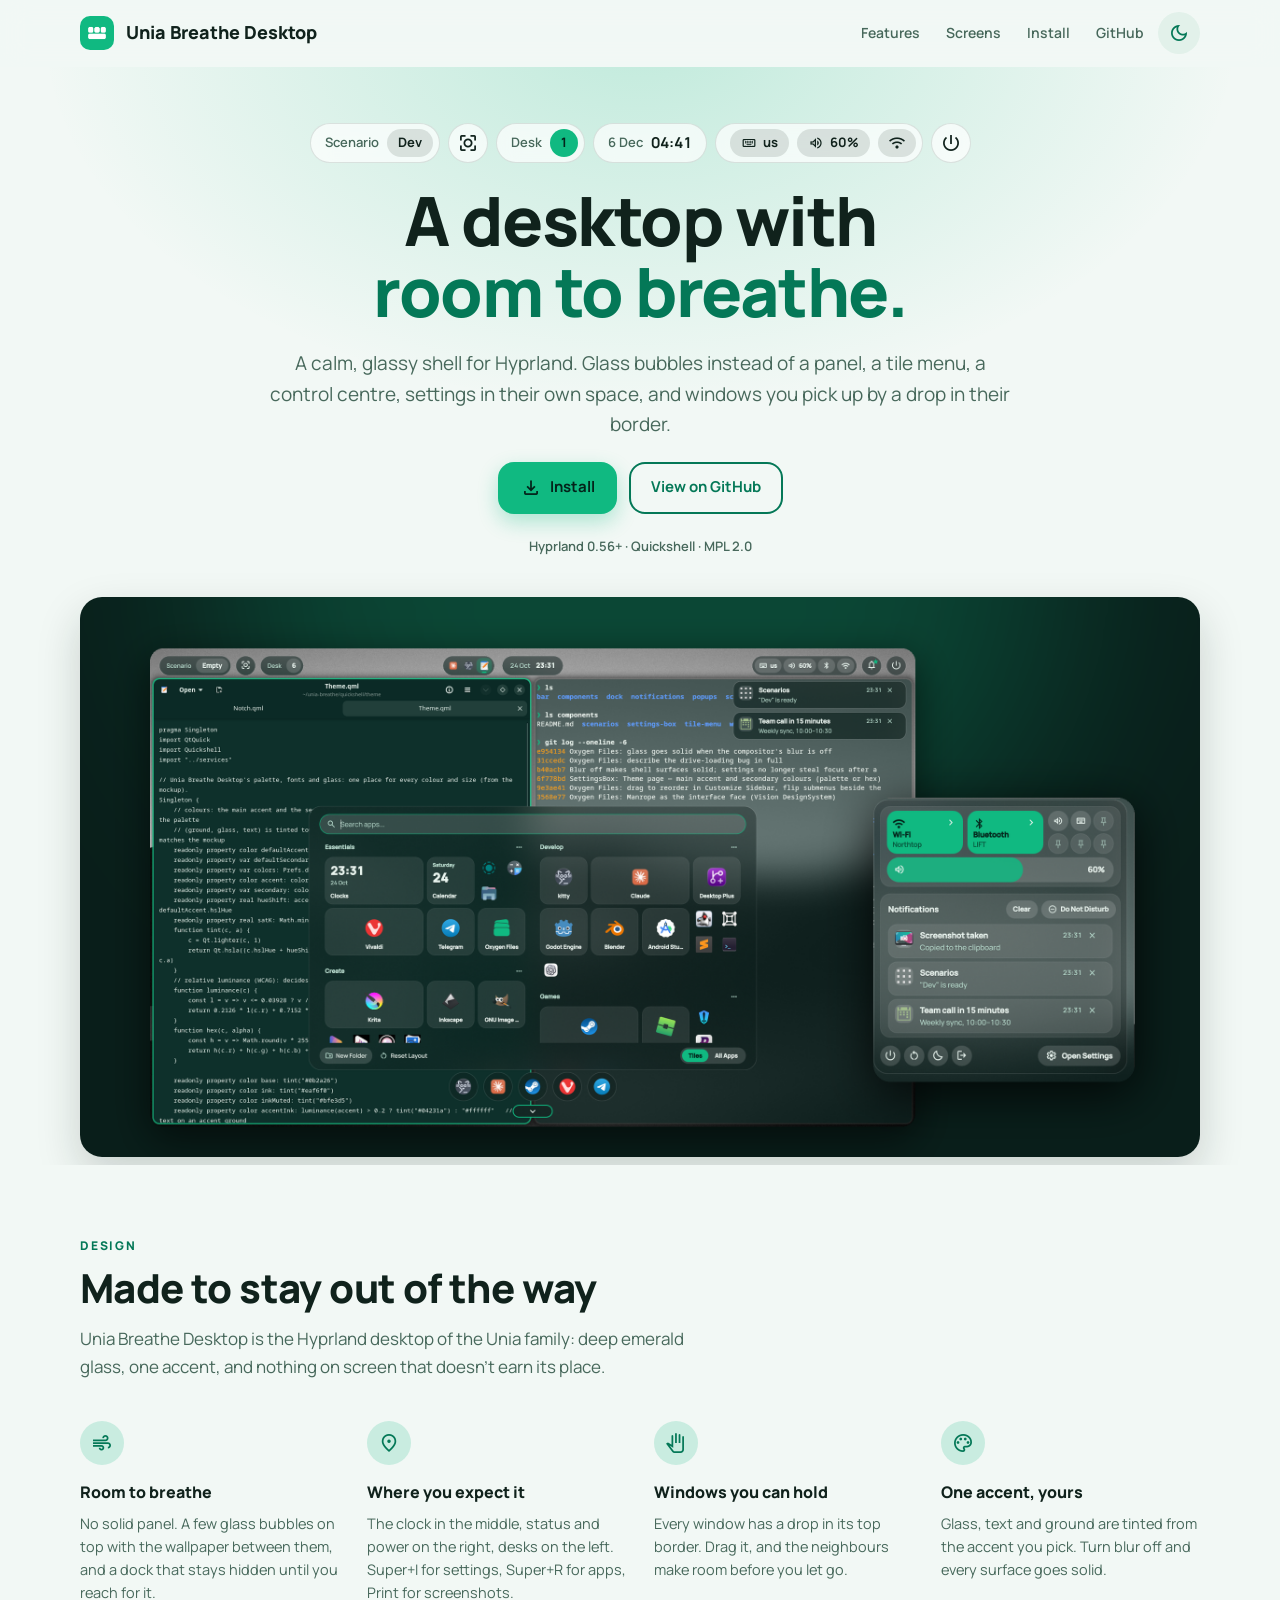
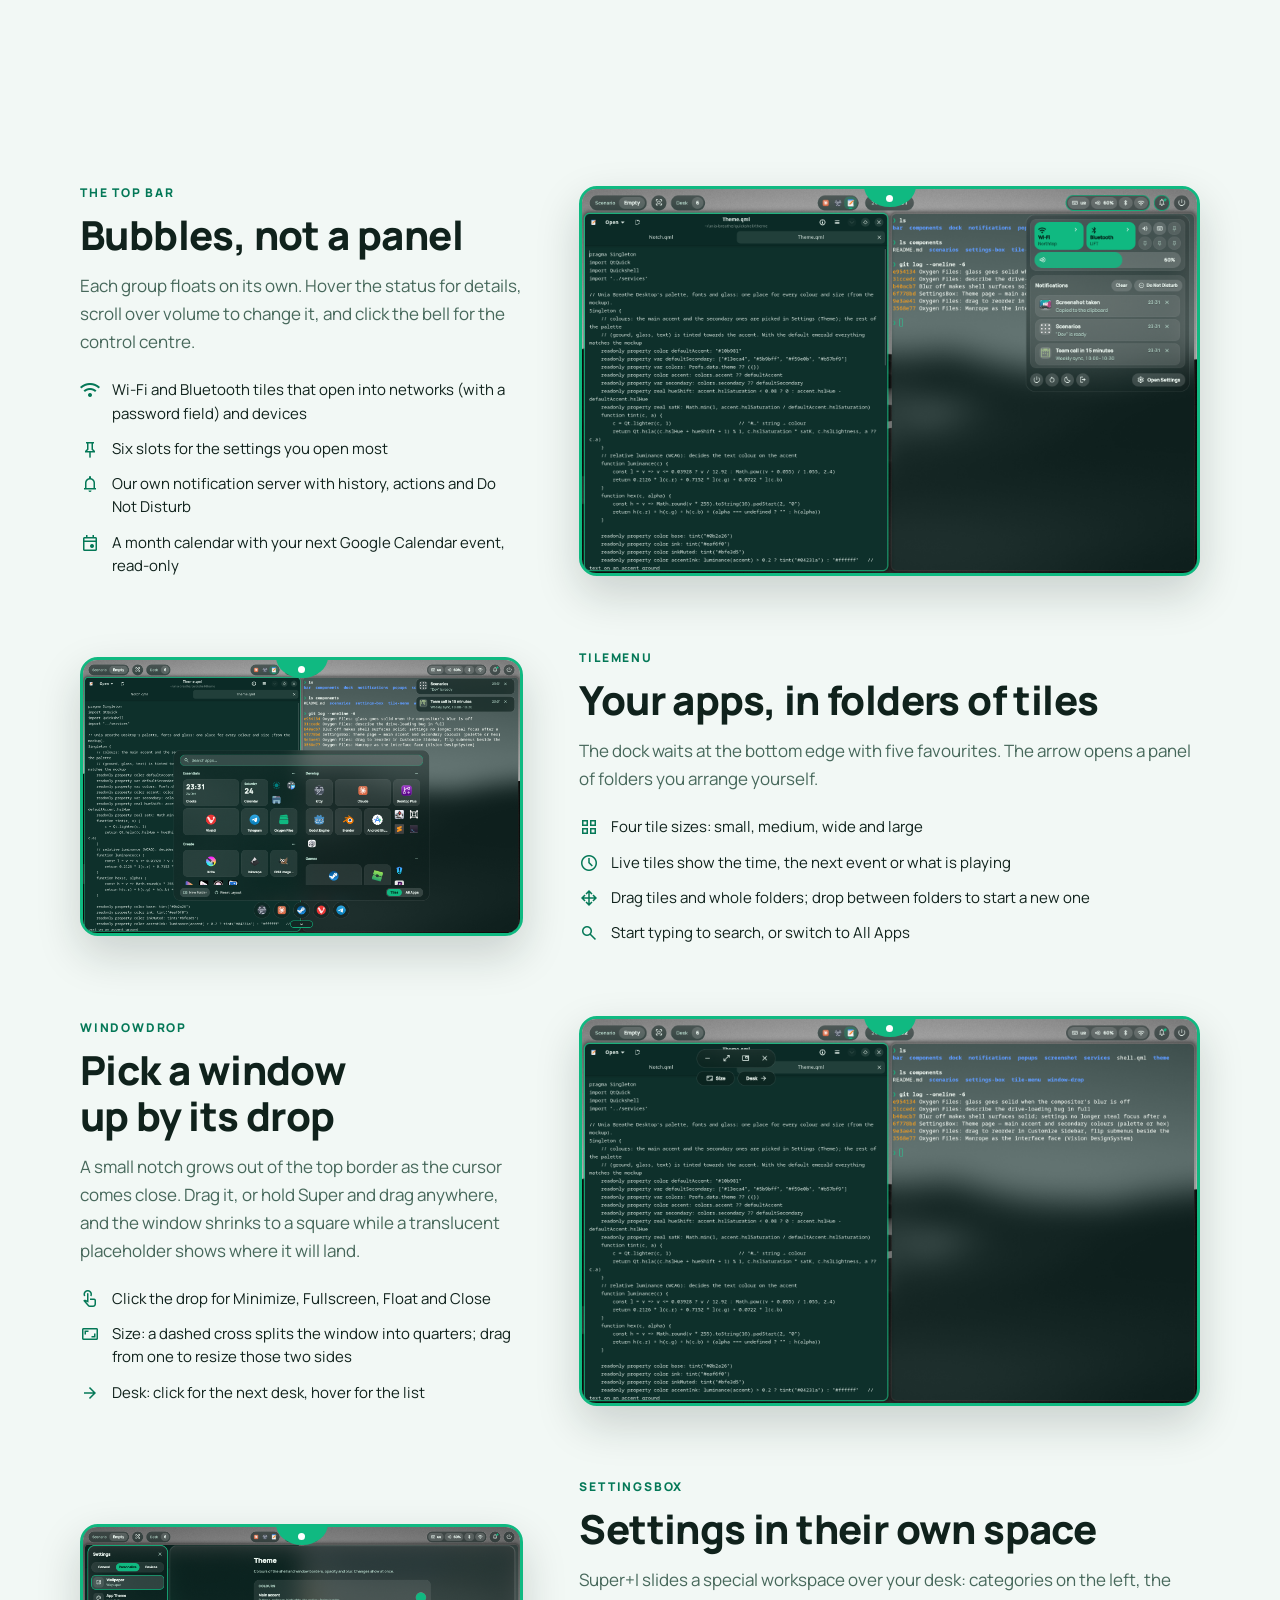
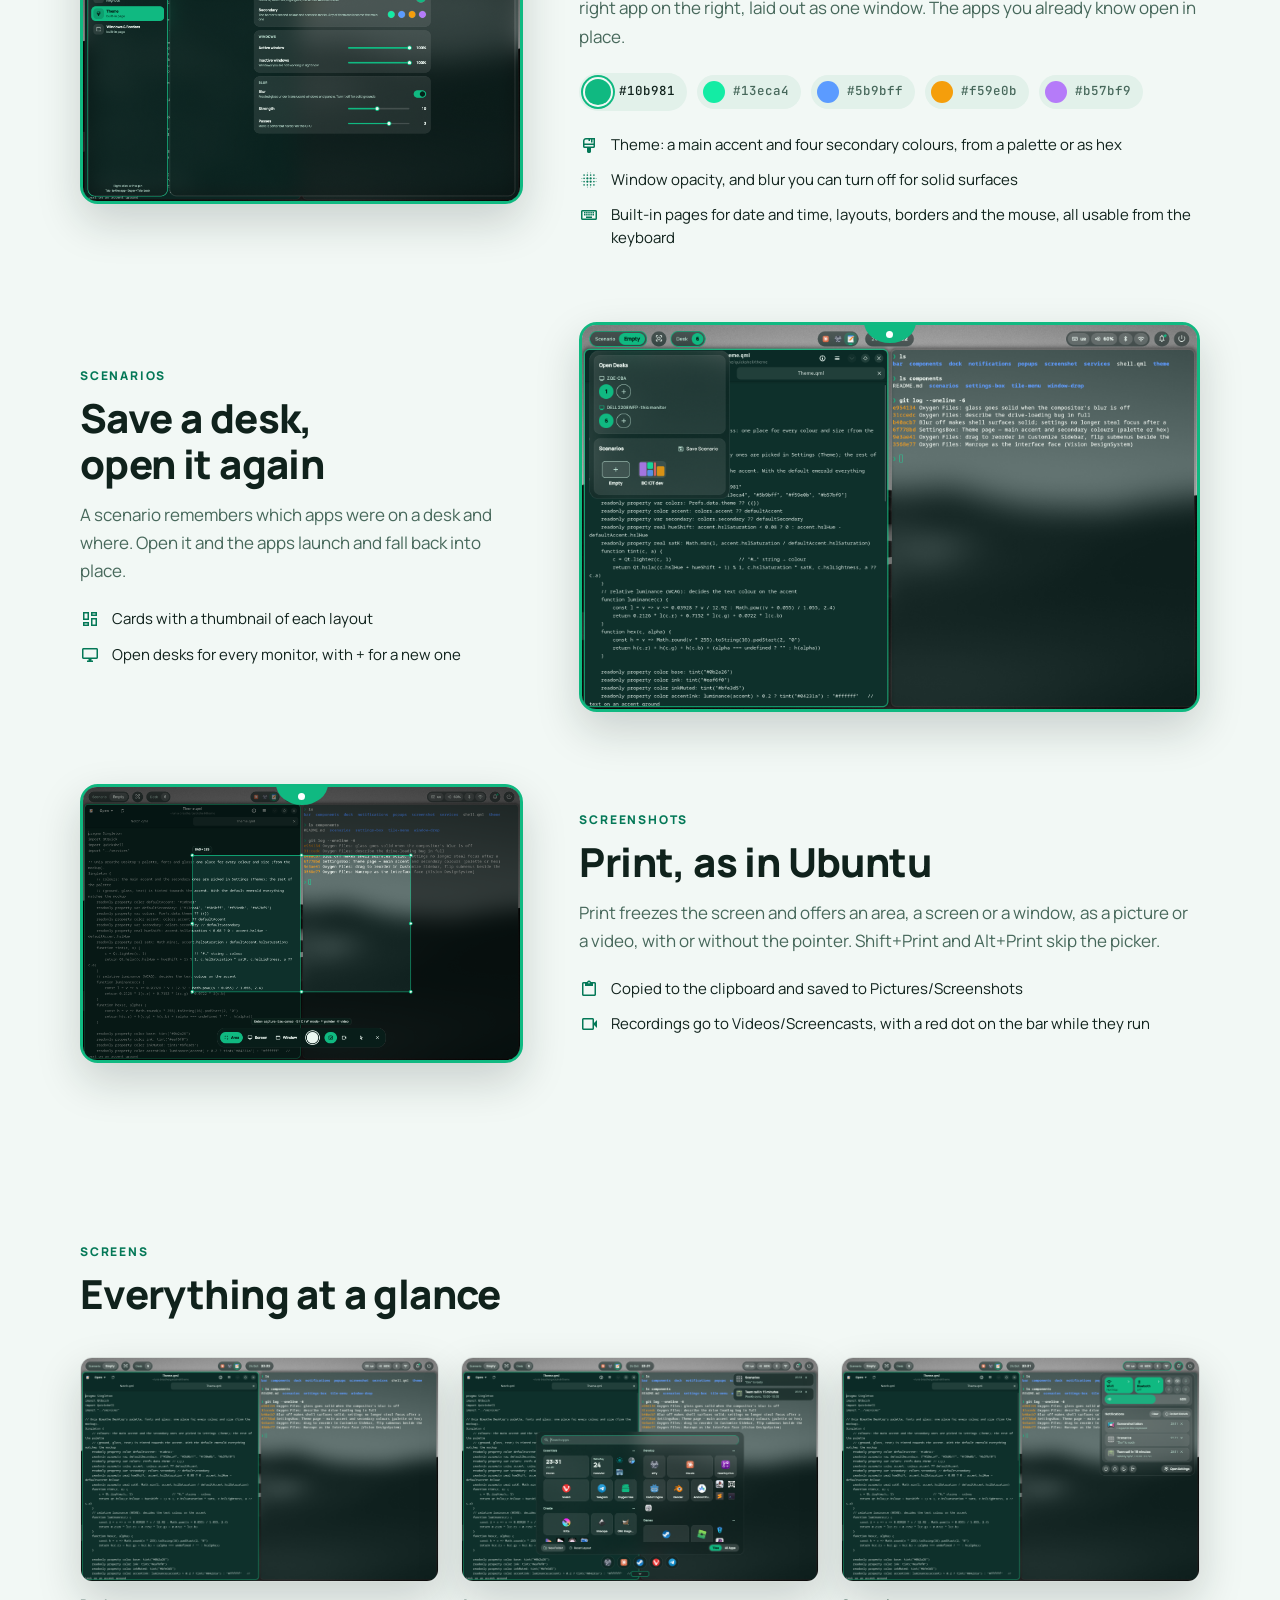
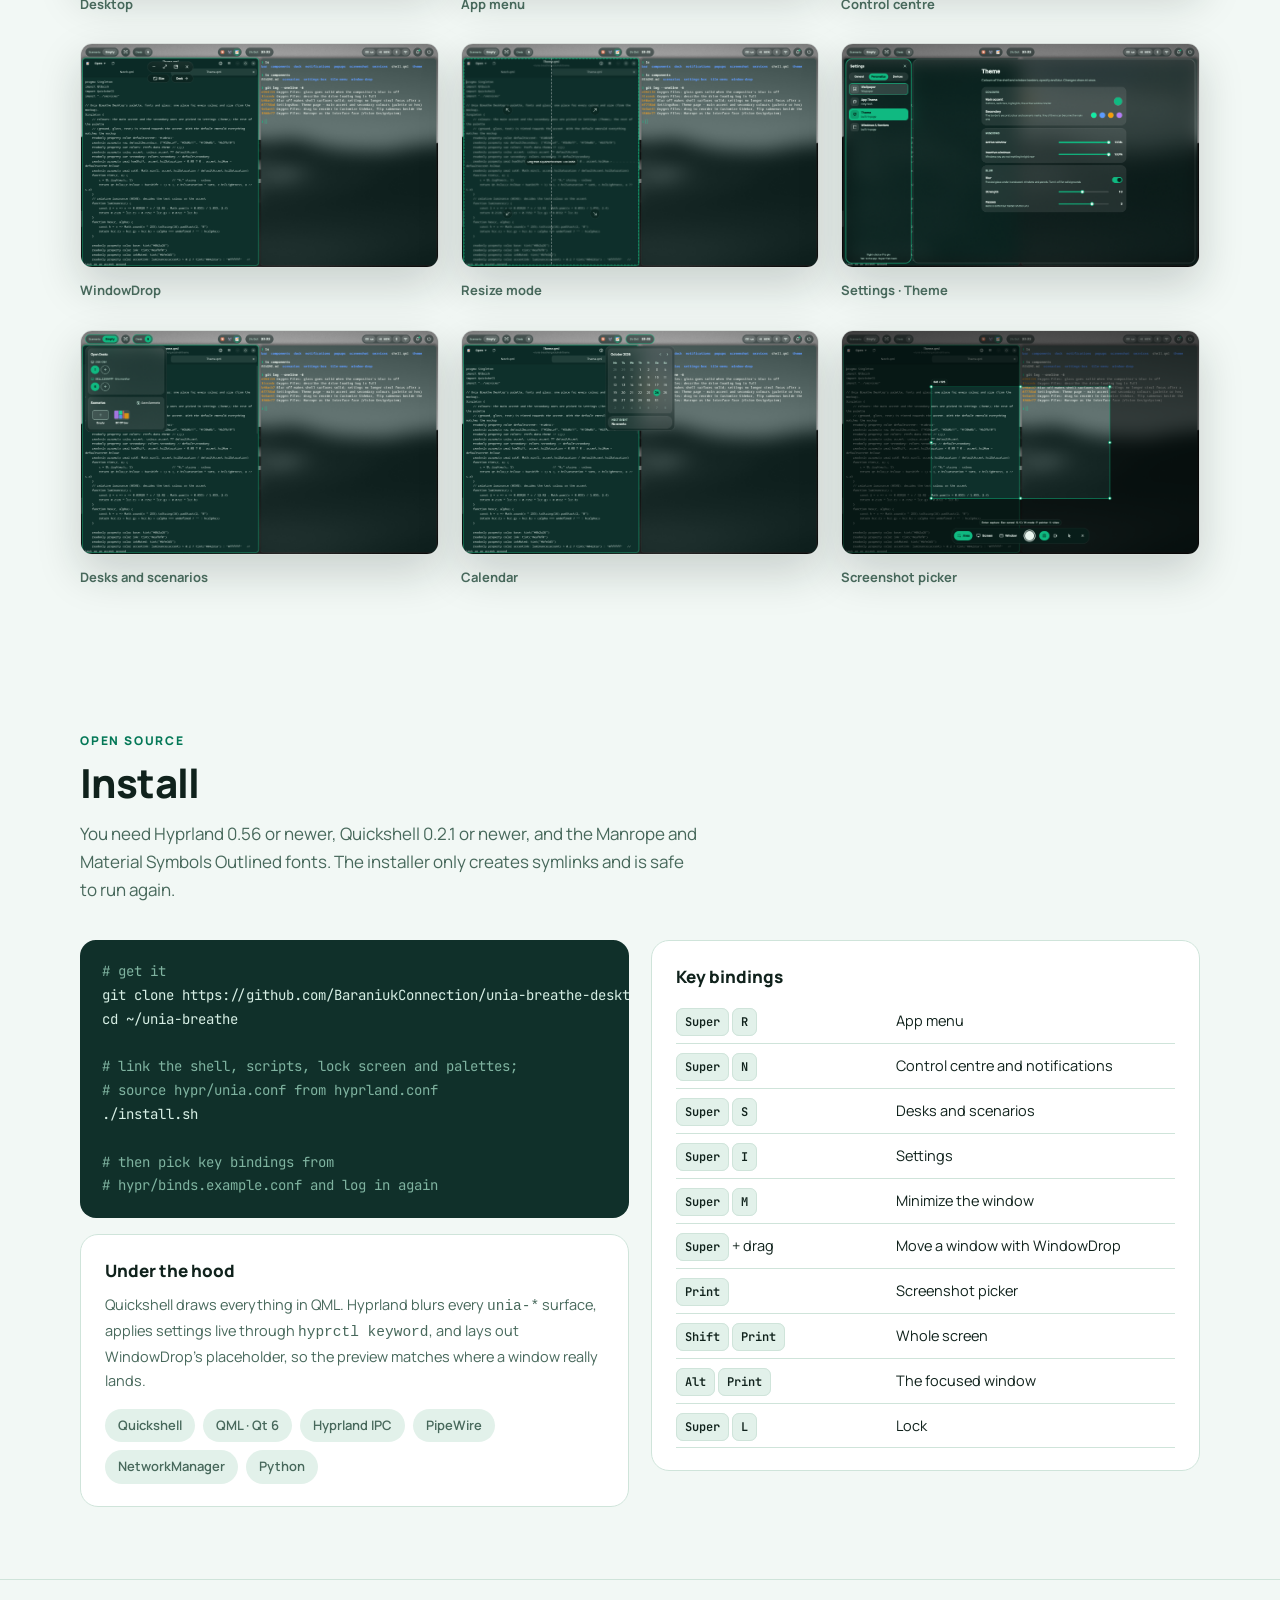
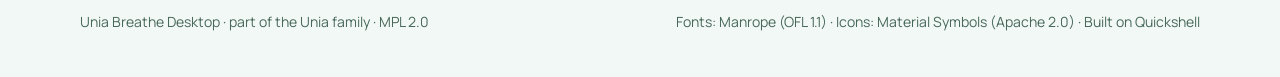
==== landing/index.html @ 1edd2c9f "Unia Breathe Desktop: English everywhere, README, landing page, MPL 2.0 - Rename to Unia Breathe Des" ====
<!doctype html>
<html lang="en">
<head>
<meta charset="utf-8">
<meta name="viewport" content="width=device-width, initial-scale=1, viewport-fit=cover">
<title>Unia Breathe Desktop</title>
<meta name="claude:viewport-fit-sides" content="cover">
<meta name="description" content="A calm, glassy desktop shell for Hyprland: glass bubbles instead of a panel, a tile menu, a control centre, settings in their own space, and windows you pick up by a drop in their border.">
<meta property="og:title" content="Unia Breathe Desktop">
<meta property="og:description" content="A calm, glassy desktop shell for Hyprland, built with Quickshell.">
<meta property="og:image" content="../docs/banner.png">
<link rel="icon" href="../docs/icon.png">
<link rel="preconnect" href="https://fonts.googleapis.com">
<link rel="preconnect" href="https://fonts.gstatic.com" crossorigin>
<link href="https://fonts.googleapis.com/css2?family=Manrope:wght@400;500;600;700;800&family=JetBrains+Mono:wght@400;500&display=swap" rel="stylesheet">
<link href="https://fonts.googleapis.com/css2?family=Material+Symbols+Outlined:opsz,wght,FILL,GRAD@20..24,400..600,0..1,0&display=block" rel="stylesheet">
<style>
/* Layout: one centred column; the hero repeats the shell's own top bar as a row of glass bubbles,
   and every screenshot sits in a window frame with WindowDrop's notch in its top border.
   Dark first, like the shell; a light reading theme follows the viewer. */
:root {
  --bg: #0a1f1b; --surface: #10302a; --surface-2: #173b34; --line: #23493f;
  --ink: #eaf6f0; --ink-muted: #9fcdbb; --accent: #10b981; --on-accent: #04231a; --accent-ink: #34d399;
  --glass: rgba(8, 30, 25, .55); --glass-line: rgba(255, 255, 255, .14); --glow: rgba(16, 185, 129, .30);
  --shadow: 0 18px 48px rgba(0, 0, 0, .45); --code-bg: #071713; --code-ink: #bfe3d5; --code-dim: #6f9c8a;
  --font: Manrope, "Segoe UI", Roboto, system-ui, sans-serif;
  --mono: "JetBrains Mono", ui-monospace, Menlo, Consolas, monospace;
  --icons: "Material Symbols Outlined";
  color-scheme: dark;
}
@media (prefers-color-scheme: light) {
  :root:not([data-theme="dark"]) {
    --bg: #f2f8f5; --surface: #ffffff; --surface-2: #e2f1ea; --line: #cfe4da;
    --ink: #10221c; --ink-muted: #47685b; --accent-ink: #047857;
    --glass: rgba(255, 255, 255, .7); --glass-line: rgba(16, 34, 28, .12); --glow: rgba(16, 185, 129, .22);
    --shadow: 0 18px 44px rgba(16, 34, 28, .18); --code-bg: #10302a; --code-ink: #d7efe5; --code-dim: #7fb3a0;
    color-scheme: light;
  }
}
:root[data-theme="light"] {
  --bg: #f2f8f5; --surface: #ffffff; --surface-2: #e2f1ea; --line: #cfe4da;
  --ink: #10221c; --ink-muted: #47685b; --accent-ink: #047857;
  --glass: rgba(255, 255, 255, .7); --glass-line: rgba(16, 34, 28, .12); --glow: rgba(16, 185, 129, .22);
  --shadow: 0 18px 44px rgba(16, 34, 28, .18); --code-bg: #10302a; --code-ink: #d7efe5; --code-dim: #7fb3a0;
  color-scheme: light;
}

* { box-sizing: border-box; }
html { scroll-behavior: smooth; }
@media (prefers-reduced-motion: reduce) { html { scroll-behavior: auto; } *, *::before, *::after { transition: none !important; animation: none !important; } }
body {
  margin: 0; background: var(--bg); color: var(--ink);
  font: 400 16px/1.65 var(--font); -webkit-font-smoothing: antialiased;
}
body::before { content: ""; position: fixed; inset: 0 0 auto; height: env(safe-area-inset-top, 0px); z-index: 10; background: var(--bg); }
a { color: var(--accent-ink); text-decoration: none; }
a:hover { text-decoration: underline; }
:focus-visible { outline: 2px solid var(--accent-ink); outline-offset: 3px; border-radius: 6px; }
img { max-width: 100%; }
.wrap {
  max-width: 1160px; margin: 0 auto;
  padding-left: max(20px, env(safe-area-inset-left, 0px)); padding-right: max(20px, env(safe-area-inset-right, 0px));
}
.ms { font-family: var(--icons); font-weight: 400; font-style: normal; font-size: 22px; line-height: 1; letter-spacing: normal;
  text-transform: none; display: inline-block; white-space: nowrap; direction: ltr; overflow: hidden; width: 1em; flex-shrink: 0;
  font-feature-settings: "liga"; -webkit-font-smoothing: antialiased; }
h1, h2, h3 { text-wrap: balance; margin: 0; }

/* header */
header.top { position: sticky; top: env(safe-area-inset-top, 0px); z-index: 9; background: color-mix(in srgb, var(--bg) 86%, transparent);
  backdrop-filter: blur(14px); -webkit-backdrop-filter: blur(14px); border-bottom: 1px solid transparent; transition: border-color .2s; }
header.top.scrolled { border-bottom-color: var(--line); }
header.top .wrap { display: flex; align-items: center; gap: 16px; min-height: 66px; }
.brand { display: flex; align-items: center; gap: 12px; font-weight: 800; font-size: 18px; color: var(--ink); }
.brand:hover { text-decoration: none; }
.brand img { width: 34px; height: 34px; border-radius: 10px; }
nav.links { margin-left: auto; display: flex; gap: 2px; align-items: center; }
nav.links a { color: var(--ink-muted); font-weight: 600; font-size: 14px; padding: 8px 12px; border-radius: 999px; }
nav.links a:hover { background: var(--surface-2); color: var(--ink); text-decoration: none; }
.iconbtn { width: 42px; height: 42px; border-radius: 999px; border: 0; background: var(--surface-2); color: var(--accent-ink);
  display: inline-flex; align-items: center; justify-content: center; cursor: pointer; }
@media (max-width: 760px) { nav.links a.hide-sm { display: none; } }

/* hero */
.hero { position: relative; overflow: hidden; padding-block: 56px 8px; }
.hero::before { content: ""; position: absolute; left: 50%; top: -420px; width: 1200px; height: 760px; transform: translateX(-50%);
  background: radial-gradient(closest-side, var(--glow), transparent); pointer-events: none; }
.hero .wrap { position: relative; display: grid; justify-items: center; text-align: center; gap: 22px; }
.bubbles { display: flex; gap: 8px; flex-wrap: wrap; justify-content: center; }
.bubble { display: inline-flex; align-items: center; gap: 8px; height: 40px; padding: 0 6px 0 14px; border-radius: 999px;
  background: var(--glass); border: 1px solid var(--glass-line); backdrop-filter: blur(10px); -webkit-backdrop-filter: blur(10px);
  font-size: 13px; font-weight: 600; color: var(--ink-muted); }
.bubble b { color: var(--ink); font-weight: 700; }
.bubble .pill { height: 28px; padding: 0 11px; border-radius: 999px; background: color-mix(in srgb, var(--ink) 12%, transparent);
  display: inline-flex; align-items: center; gap: 6px; color: var(--ink); font-weight: 700; }
.bubble .pill.on { background: var(--accent); color: var(--on-accent); }
.bubble.round { padding: 0; width: 40px; justify-content: center; color: var(--ink); }
.bubble.clock b { font-size: 15px; font-variant-numeric: tabular-nums; }
.bubble.clock { padding-right: 14px; }
@media (max-width: 640px) { .bubble.hide-sm { display: none; } }
.hero h1 { font-size: clamp(38px, 6.2vw, 68px); line-height: 1.04; font-weight: 800; letter-spacing: -1.5px; max-width: 15ch; }
.hero h1 span { color: var(--accent-ink); }
.lead { font-size: 19px; line-height: 1.6; color: var(--ink-muted); max-width: 62ch; margin: 0; }
.cta { display: flex; gap: 12px; justify-content: center; flex-wrap: wrap; }
.btn { display: inline-flex; align-items: center; gap: 8px; height: 52px; padding: 0 22px; border-radius: 16px; font-weight: 700; font-size: 15px; }
.btn:hover { text-decoration: none; filter: brightness(1.05); }
.btn.primary { background: var(--accent); color: var(--on-accent); box-shadow: 0 8px 20px rgba(16, 185, 129, .3); }
.btn.secondary { color: var(--accent-ink); box-shadow: inset 0 0 0 2px var(--accent-ink); }
.meta { font-size: 13px; color: var(--ink-muted); font-weight: 600; margin: 0; }
.banner { margin-top: 18px; width: 100%; }
.banner img { display: block; width: 100%; height: auto; border-radius: 22px; box-shadow: var(--shadow); }

/* sections */
section { padding-block: 72px; }
.overline { font-size: 12px; line-height: 18px; font-weight: 800; letter-spacing: 1.8px; text-transform: uppercase; color: var(--accent-ink); margin: 0 0 10px; }
h2 { font-size: clamp(28px, 3.8vw, 40px); line-height: 1.15; font-weight: 800; letter-spacing: -.6px; margin-bottom: 14px; }
.sub { color: var(--ink-muted); max-width: 62ch; margin: 0; font-size: 17px; }

.principles { display: grid; grid-template-columns: repeat(4, minmax(0, 1fr)); gap: 28px; margin-top: 40px; }
.principles h3 { font-size: 16px; font-weight: 800; margin: 14px 0 6px; }
.principles p { margin: 0; font-size: 14.5px; line-height: 1.6; color: var(--ink-muted); }
.disc { width: 44px; height: 44px; border-radius: 999px; background: color-mix(in srgb, var(--accent) 18%, transparent); color: var(--accent-ink);
  display: inline-flex; align-items: center; justify-content: center; }
@media (max-width: 960px) { .principles { grid-template-columns: repeat(2, minmax(0, 1fr)); } }
@media (max-width: 560px) { .principles { grid-template-columns: minmax(0, 1fr); } }

/* features: text beside a framed screenshot */
.feature { display: grid; grid-template-columns: minmax(0, 5fr) minmax(0, 7fr); gap: 56px; align-items: center; padding-block: 36px; }
.feature.flip .text { order: 2; }
.feature .text { min-width: 0; }
.feature ul { list-style: none; padding: 0; margin: 22px 0 0; display: grid; gap: 12px; }
.feature li { display: flex; gap: 12px; font-size: 15px; line-height: 1.55; }
.feature li .ms { color: var(--accent-ink); font-size: 20px; margin-top: 2px; }
@media (max-width: 880px) { .feature { grid-template-columns: minmax(0, 1fr); gap: 28px; } .feature.flip .text { order: 0; } }

/* a window frame with the WindowDrop notch in its top border */
.frame { position: relative; margin: 0; border-radius: 18px; border: 3px solid var(--accent); box-shadow: var(--shadow); background: var(--surface); }
.frame img { display: block; width: 100%; height: auto; border-radius: 14px; }
.frame::after { content: ""; position: absolute; left: 50%; top: -3px; width: 52px; height: 21px; transform: translateX(-50%);
  background: var(--accent); border-radius: 0 0 26px 26px / 0 0 21px 21px; }
.frame::before { content: ""; position: absolute; left: 50%; top: 6px; width: 7px; height: 7px; margin-left: -3.5px; border-radius: 50%; background: #fff; z-index: 1; }
.frames { display: grid; gap: 22px; }

.swatches { display: flex; gap: 10px; flex-wrap: wrap; margin-top: 22px; align-items: center; }
.swatch { display: inline-flex; align-items: center; gap: 8px; font: 500 12.5px/1 var(--mono); color: var(--ink-muted);
  padding: 6px 12px 6px 6px; border-radius: 999px; background: var(--surface-2); }
.swatch i { width: 22px; height: 22px; border-radius: 50%; display: inline-block; }
.swatch.main { color: var(--ink); }
.swatch.main i { width: 26px; height: 26px; box-shadow: 0 0 0 2px var(--bg), 0 0 0 4px var(--accent); }

/* gallery */
.gallery { display: grid; grid-template-columns: repeat(3, minmax(0, 1fr)); gap: 28px 22px; margin-top: 40px; }
.gallery figure { margin: 0; }
.gallery img { display: block; width: 100%; height: auto; border-radius: 12px; box-shadow: var(--shadow); border: 1px solid var(--glass-line); }
.gallery figcaption { font-size: 13px; font-weight: 700; color: var(--ink-muted); margin-top: 12px; }
@media (max-width: 860px) { .gallery { grid-template-columns: repeat(2, minmax(0, 1fr)); } }
@media (max-width: 520px) { .gallery { grid-template-columns: minmax(0, 1fr); } }

/* install */
.install { display: grid; grid-template-columns: minmax(0, 1fr) minmax(0, 1fr); gap: 22px; margin-top: 36px; align-items: start; }
@media (max-width: 860px) { .install { grid-template-columns: minmax(0, 1fr); } }
pre { margin: 0; background: var(--code-bg); color: var(--code-ink); border-radius: 16px; padding: 20px 22px; overflow-x: auto;
  font: 14px/1.7 var(--mono); }
pre .c { color: var(--code-dim); }
.steps { display: grid; gap: 16px; min-width: 0; }
.keys { width: 100%; border-collapse: collapse; font-size: 14.5px; }
.keys td { padding: 10px 0; border-bottom: 1px solid var(--line); vertical-align: top; }
.keys td:first-child { width: 44%; padding-right: 12px; white-space: nowrap; }
kbd { font: 600 12px/1 var(--mono); padding: 5px 8px; border-radius: 7px; background: var(--surface-2); color: var(--ink); border: 1px solid var(--line); }
.panel { background: var(--surface); border: 1px solid var(--line); border-radius: 18px; padding: 22px 24px; min-width: 0; }
.panel h3 { font-size: 17px; font-weight: 800; margin-bottom: 8px; }
.panel p { margin: 0; color: var(--ink-muted); font-size: 14.5px; }
.stack { display: flex; flex-wrap: wrap; gap: 8px; margin-top: 16px; }
.stack span { font-size: 13px; font-weight: 600; color: var(--ink-muted); background: var(--surface-2); padding: 6px 13px; border-radius: 999px; }
.table-scroll { overflow-x: auto; }

footer { border-top: 1px solid var(--line); padding-block: 30px 46px; color: var(--ink-muted); font-size: 14px; }
footer .wrap { display: flex; gap: 12px 28px; justify-content: space-between; flex-wrap: wrap; }
</style>
</head>
<body>

<header class="top" id="top">
  <div class="wrap">
    <a class="brand" href="#"><img src="../docs/icon.png" alt="">Unia Breathe Desktop</a>
    <nav class="links" aria-label="Sections">
      <a href="#features" class="hide-sm">Features</a>
      <a href="#screens" class="hide-sm">Screens</a>
      <a href="#install" class="hide-sm">Install</a>
      <a href="https://github.com/BaraniukConnection/unia-breathe-desktop">GitHub</a>
      <button class="iconbtn" id="themeToggle" type="button" aria-label="Switch theme"><span class="ms" aria-hidden="true">light_mode</span></button>
    </nav>
  </div>
</header>

<main>
  <div class="hero">
    <div class="wrap">
      <div class="bubbles" aria-hidden="true">
        <span class="bubble">Scenario <span class="pill">Dev</span></span>
        <span class="bubble round hide-sm"><span class="ms">center_focus_strong</span></span>
        <span class="bubble">Desk <span class="pill on">1</span></span>
        <span class="bubble clock"><span id="heroDate">24 Oct</span> <b id="heroTime">20:41</b></span>
        <span class="bubble hide-sm"><span class="pill"><span class="ms" style="font-size:16px">keyboard</span>us</span><span class="pill"><span class="ms" style="font-size:16px">volume_up</span>60%</span><span class="pill"><span class="ms" style="font-size:16px">wifi</span></span></span>
        <span class="bubble round"><span class="ms">power_settings_new</span></span>
      </div>
      <h1>A desktop with <span>room to breathe.</span></h1>
      <p class="lead">A calm, glassy shell for Hyprland. Glass bubbles instead of a panel, a tile menu, a control centre, settings in their own space, and windows you pick up by a drop in their border.</p>
      <div class="cta">
        <a class="btn primary" href="#install"><span class="ms" aria-hidden="true">download</span>Install</a>
        <a class="btn secondary" href="https://github.com/BaraniukConnection/unia-breathe-desktop">View on GitHub</a>
      </div>
      <p class="meta">Hyprland 0.56+ · Quickshell · MPL 2.0</p>
      <div class="banner"><img src="../docs/banner.png" alt="Unia Breathe Desktop: the top bar of glass bubbles, the tile menu over the dock, and the control centre" width="2400" height="1200"></div>
    </div>
  </div>

  <section id="principles">
    <div class="wrap">
      <p class="overline">Design</p>
      <h2>Made to stay out of the way</h2>
      <p class="sub">Unia Breathe Desktop is the Hyprland desktop of the Unia family: deep emerald glass, one accent, and nothing on screen that doesn't earn its place.</p>
      <div class="principles">
        <div><span class="disc"><span class="ms" aria-hidden="true">air</span></span><h3>Room to breathe</h3><p>No solid panel. A few glass bubbles on top with the wallpaper between them, and a dock that stays hidden until you reach for it.</p></div>
        <div><span class="disc"><span class="ms" aria-hidden="true">location_on</span></span><h3>Where you expect it</h3><p>The clock in the middle, status and power on the right, desks on the left. Super+I for settings, Super+R for apps, Print for screenshots.</p></div>
        <div><span class="disc"><span class="ms" aria-hidden="true">pan_tool</span></span><h3>Windows you can hold</h3><p>Every window has a drop in its top border. Drag it, and the neighbours make room before you let go.</p></div>
        <div><span class="disc"><span class="ms" aria-hidden="true">palette</span></span><h3>One accent, yours</h3><p>Glass, text and ground are tinted from the accent you pick. Turn blur off and every surface goes solid.</p></div>
      </div>
    </div>
  </section>

  <section id="features">
    <div class="wrap">
      <div class="feature">
        <div class="text">
          <p class="overline">The top bar</p>
          <h2>Bubbles, not a panel</h2>
          <p class="sub">Each group floats on its own. Hover the status for details, scroll over volume to change it, and click the bell for the control centre.</p>
          <ul>
            <li><span class="ms" aria-hidden="true">wifi</span><span>Wi-Fi and Bluetooth tiles that open into networks (with a password field) and devices</span></li>
            <li><span class="ms" aria-hidden="true">push_pin</span><span>Six slots for the settings you open most</span></li>
            <li><span class="ms" aria-hidden="true">notifications</span><span>Our own notification server with history, actions and Do Not Disturb</span></li>
            <li><span class="ms" aria-hidden="true">event</span><span>A month calendar with your next Google Calendar event, read-only</span></li>
          </ul>
        </div>
        <figure class="frame"><img src="../docs/screenshots/control.png" alt="The control centre open under the status bubble" width="1680" height="1050" loading="lazy"></figure>
      </div>

      <div class="feature flip">
        <div class="text">
          <p class="overline">TileMenu</p>
          <h2>Your apps, in folders of tiles</h2>
          <p class="sub">The dock waits at the bottom edge with five favourites. The arrow opens a panel of folders you arrange yourself.</p>
          <ul>
            <li><span class="ms" aria-hidden="true">grid_view</span><span>Four tile sizes: small, medium, wide and large</span></li>
            <li><span class="ms" aria-hidden="true">schedule</span><span>Live tiles show the time, the next event or what is playing</span></li>
            <li><span class="ms" aria-hidden="true">drag_pan</span><span>Drag tiles and whole folders; drop between folders to start a new one</span></li>
            <li><span class="ms" aria-hidden="true">search</span><span>Start typing to search, or switch to All Apps</span></li>
          </ul>
        </div>
        <figure class="frame"><img src="../docs/screenshots/menu.png" alt="The tile menu open above the dock" width="1680" height="1050" loading="lazy"></figure>
      </div>

      <div class="feature">
        <div class="text">
          <p class="overline">WindowDrop</p>
          <h2>Pick a window up by its drop</h2>
          <p class="sub">A small notch grows out of the top border as the cursor comes close. Drag it, or hold Super and drag anywhere, and the window shrinks to a square while a translucent placeholder shows where it will land.</p>
          <ul>
            <li><span class="ms" aria-hidden="true">touch_app</span><span>Click the drop for Minimize, Fullscreen, Float and Close</span></li>
            <li><span class="ms" aria-hidden="true">aspect_ratio</span><span>Size: a dashed cross splits the window into quarters; drag from one to resize those two sides</span></li>
            <li><span class="ms" aria-hidden="true">arrow_forward</span><span>Desk: click for the next desk, hover for the list</span></li>
          </ul>
        </div>
        <div class="frames">
          <figure class="frame"><img src="../docs/screenshots/windowdrop.png" alt="The WindowDrop menu under a window's top border" width="1680" height="1050" loading="lazy"></figure>
        </div>
      </div>

      <div class="feature flip">
        <div class="text">
          <p class="overline">SettingsBox</p>
          <h2>Settings in their own space</h2>
          <p class="sub">Super+I slides a special workspace over your desk: categories on the left, the right app on the right, laid out as one window. The apps you already know open in place.</p>
          <div class="swatches" aria-label="Default theme colours">
            <span class="swatch main"><i style="background:#10b981"></i>#10b981</span>
            <span class="swatch"><i style="background:#13eca4"></i>#13eca4</span>
            <span class="swatch"><i style="background:#5b9bff"></i>#5b9bff</span>
            <span class="swatch"><i style="background:#f59e0b"></i>#f59e0b</span>
            <span class="swatch"><i style="background:#b57bf9"></i>#b57bf9</span>
          </div>
          <ul>
            <li><span class="ms" aria-hidden="true">format_paint</span><span>Theme: a main accent and four secondary colours, from a palette or as hex</span></li>
            <li><span class="ms" aria-hidden="true">blur_on</span><span>Window opacity, and blur you can turn off for solid surfaces</span></li>
            <li><span class="ms" aria-hidden="true">keyboard</span><span>Built-in pages for date and time, layouts, borders and the mouse, all usable from the keyboard</span></li>
          </ul>
        </div>
        <figure class="frame"><img src="../docs/screenshots/settings.png" alt="Settings on the Theme page" width="1680" height="1050" loading="lazy"></figure>
      </div>

      <div class="feature">
        <div class="text">
          <p class="overline">Scenarios</p>
          <h2>Save a desk, open it again</h2>
          <p class="sub">A scenario remembers which apps were on a desk and where. Open it and the apps launch and fall back into place.</p>
          <ul>
            <li><span class="ms" aria-hidden="true">dashboard</span><span>Cards with a thumbnail of each layout</span></li>
            <li><span class="ms" aria-hidden="true">desktop_windows</span><span>Open desks for every monitor, with + for a new one</span></li>
          </ul>
        </div>
        <figure class="frame"><img src="../docs/screenshots/desks.png" alt="Desks and scenarios" width="1680" height="1050" loading="lazy"></figure>
      </div>

      <div class="feature flip">
        <div class="text">
          <p class="overline">Screenshots</p>
          <h2>Print, as in Ubuntu</h2>
          <p class="sub">Print freezes the screen and offers an area, a screen or a window, as a picture or a video, with or without the pointer. Shift+Print and Alt+Print skip the picker.</p>
          <ul>
            <li><span class="ms" aria-hidden="true">content_paste</span><span>Copied to the clipboard and saved to Pictures/Screenshots</span></li>
            <li><span class="ms" aria-hidden="true">videocam</span><span>Recordings go to Videos/Screencasts, with a red dot on the bar while they run</span></li>
          </ul>
        </div>
        <figure class="frame"><img src="../docs/screenshots/shot.png" alt="The screenshot picker with an area selected" width="1680" height="1050" loading="lazy"></figure>
      </div>
    </div>
  </section>

  <section id="screens">
    <div class="wrap">
      <p class="overline">Screens</p>
      <h2>Everything at a glance</h2>
      <div class="gallery">
        <figure><img src="../docs/screenshots/desktop.png" alt="A desk with two windows" width="1680" height="1050" loading="lazy"><figcaption>Desktop</figcaption></figure>
        <figure><img src="../docs/screenshots/menu.png" alt="The tile menu" width="1680" height="1050" loading="lazy"><figcaption>App menu</figcaption></figure>
        <figure><img src="../docs/screenshots/control.png" alt="The control centre" width="1680" height="1050" loading="lazy"><figcaption>Control centre</figcaption></figure>
        <figure><img src="../docs/screenshots/windowdrop.png" alt="The WindowDrop menu" width="1680" height="1050" loading="lazy"><figcaption>WindowDrop</figcaption></figure>
        <figure><img src="../docs/screenshots/resize.png" alt="Resize mode with the dashed cross" width="1680" height="1050" loading="lazy"><figcaption>Resize mode</figcaption></figure>
        <figure><img src="../docs/screenshots/settings.png" alt="Settings on the Theme page" width="1680" height="1050" loading="lazy"><figcaption>Settings · Theme</figcaption></figure>
        <figure><img src="../docs/screenshots/desks.png" alt="Desks and scenarios" width="1680" height="1050" loading="lazy"><figcaption>Desks and scenarios</figcaption></figure>
        <figure><img src="../docs/screenshots/calendar.png" alt="The calendar" width="1680" height="1050" loading="lazy"><figcaption>Calendar</figcaption></figure>
        <figure><img src="../docs/screenshots/shot.png" alt="The screenshot picker" width="1680" height="1050" loading="lazy"><figcaption>Screenshot picker</figcaption></figure>
      </div>
    </div>
  </section>

  <section id="install">
    <div class="wrap">
      <p class="overline">Open source</p>
      <h2>Install</h2>
      <p class="sub">You need Hyprland 0.56 or newer, Quickshell 0.2.1 or newer, and the Manrope and Material Symbols Outlined fonts. The installer only creates symlinks and is safe to run again.</p>
      <div class="install">
        <div class="steps">
          <pre><span class="c"># get it</span>
git clone https://github.com/BaraniukConnection/unia-breathe-desktop ~/unia-breathe
cd ~/unia-breathe

<span class="c"># link the shell, scripts, lock screen and palettes;</span>
<span class="c"># source hypr/unia.conf from hyprland.conf</span>
./install.sh

<span class="c"># then pick key bindings from</span>
<span class="c"># hypr/binds.example.conf and log in again</span></pre>
          <div class="panel">
            <h3>Under the hood</h3>
            <p>Quickshell draws everything in QML. Hyprland blurs every <code>unia-*</code> surface, applies settings live through <code>hyprctl keyword</code>, and lays out WindowDrop's placeholder, so the preview matches where a window really lands.</p>
            <div class="stack"><span>Quickshell</span><span>QML · Qt 6</span><span>Hyprland IPC</span><span>PipeWire</span><span>NetworkManager</span><span>Python</span></div>
          </div>
        </div>
        <div class="panel table-scroll">
          <h3>Key bindings</h3>
          <table class="keys">
            <tbody>
              <tr><td><kbd>Super</kbd> <kbd>R</kbd></td><td>App menu</td></tr>
              <tr><td><kbd>Super</kbd> <kbd>N</kbd></td><td>Control centre and notifications</td></tr>
              <tr><td><kbd>Super</kbd> <kbd>S</kbd></td><td>Desks and scenarios</td></tr>
              <tr><td><kbd>Super</kbd> <kbd>I</kbd></td><td>Settings</td></tr>
              <tr><td><kbd>Super</kbd> <kbd>M</kbd></td><td>Minimize the window</td></tr>
              <tr><td><kbd>Super</kbd> + drag</td><td>Move a window with WindowDrop</td></tr>
              <tr><td><kbd>Print</kbd></td><td>Screenshot picker</td></tr>
              <tr><td><kbd>Shift</kbd> <kbd>Print</kbd></td><td>Whole screen</td></tr>
              <tr><td><kbd>Alt</kbd> <kbd>Print</kbd></td><td>The focused window</td></tr>
              <tr><td><kbd>Super</kbd> <kbd>L</kbd></td><td>Lock</td></tr>
            </tbody>
          </table>
        </div>
      </div>
    </div>
  </section>
</main>

<footer>
  <div class="wrap">
    <span>Unia Breathe Desktop · part of the Unia family · MPL 2.0</span>
    <span>Fonts: Manrope (OFL 1.1) · Icons: Material Symbols (Apache 2.0) · Built on Quickshell</span>
  </div>
</footer>

<script>
(function () {
  var root = document.documentElement;
  // the hero clock: the same date and 24-hour time the bar shows
  function tick() {
    var d = new Date();
    document.getElementById("heroTime").textContent = String(d.getHours()).padStart(2, "0") + ":" + String(d.getMinutes()).padStart(2, "0");
    document.getElementById("heroDate").textContent = new Intl.DateTimeFormat("en-GB", { day: "numeric", month: "short" }).format(d);
  }
  tick(); setInterval(tick, 15000);

  function isDark() {
    var t = root.getAttribute("data-theme");
    return t ? t === "dark" : !window.matchMedia("(prefers-color-scheme: light)").matches;
  }
  var btn = document.getElementById("themeToggle");
  function apply() {
    var dark = isDark();
    btn.firstElementChild.textContent = dark ? "light_mode" : "dark_mode";
    btn.setAttribute("aria-label", dark ? "Switch to light theme" : "Switch to dark theme");
  }
  try { var saved = localStorage.getItem("unia-breathe-theme"); if (saved) root.setAttribute("data-theme", saved); } catch (e) {}
  btn.addEventListener("click", function () {
    var next = isDark() ? "light" : "dark";
    root.setAttribute("data-theme", next);
    try { localStorage.setItem("unia-breathe-theme", next); } catch (e) {}
    apply();
  });
  window.matchMedia("(prefers-color-scheme: light)").addEventListener("change", apply);
  apply();

  var top = document.getElementById("top");
  window.addEventListener("scroll", function () { top.classList.toggle("scrolled", window.scrollY > 8); }, { passive: true });
})();
</script>
</body>
</html>
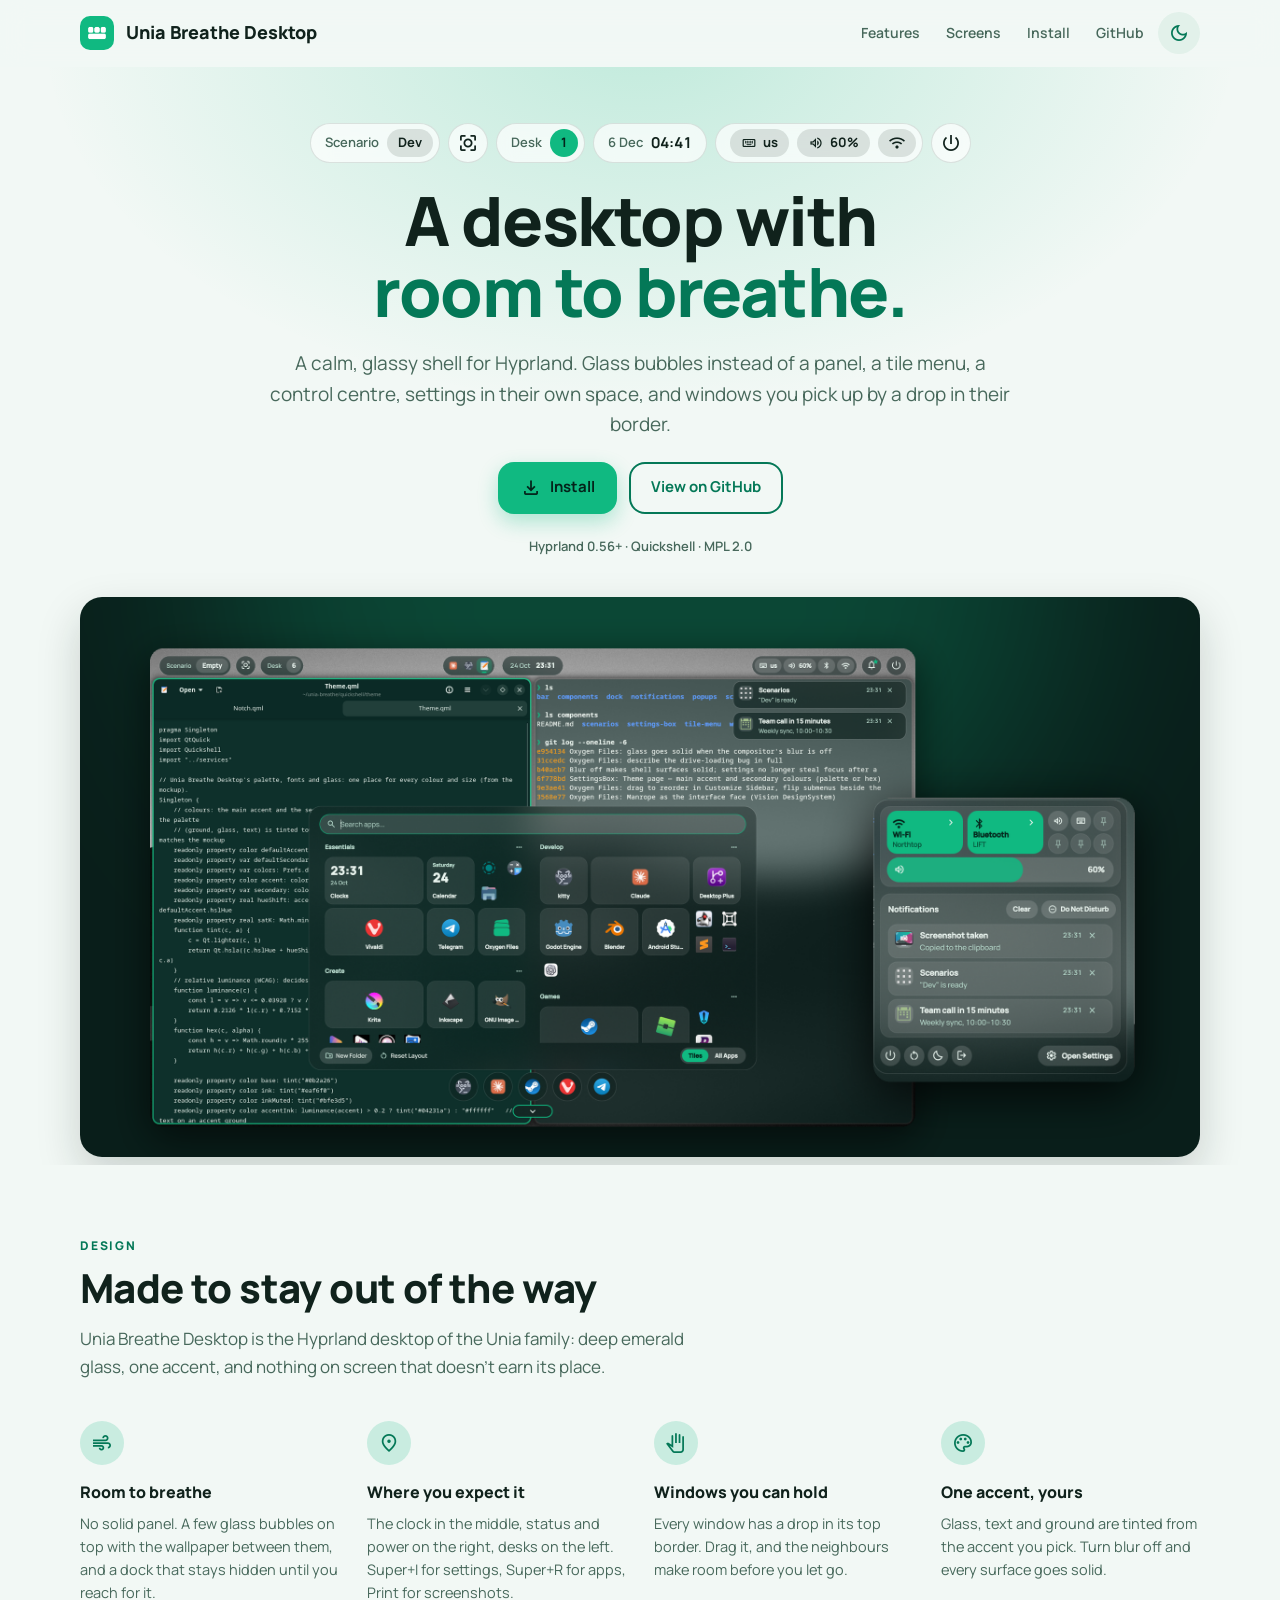
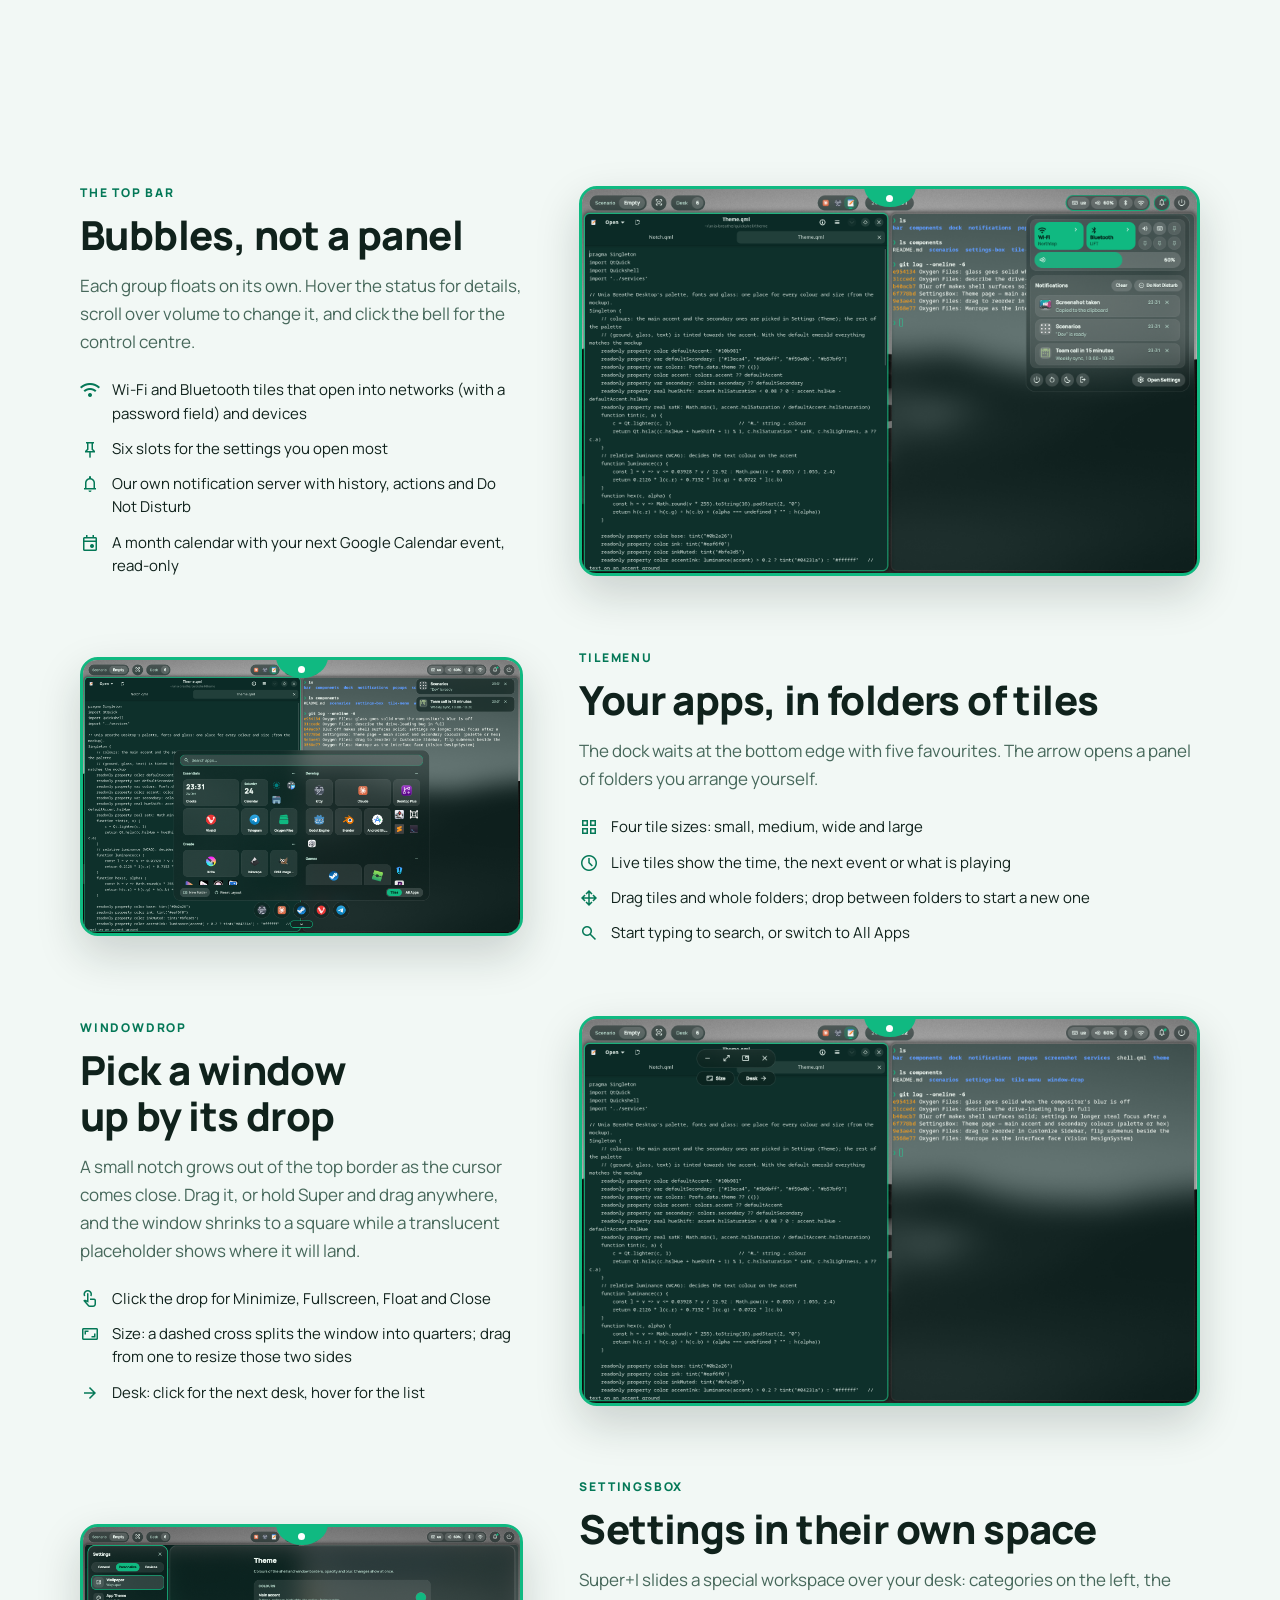
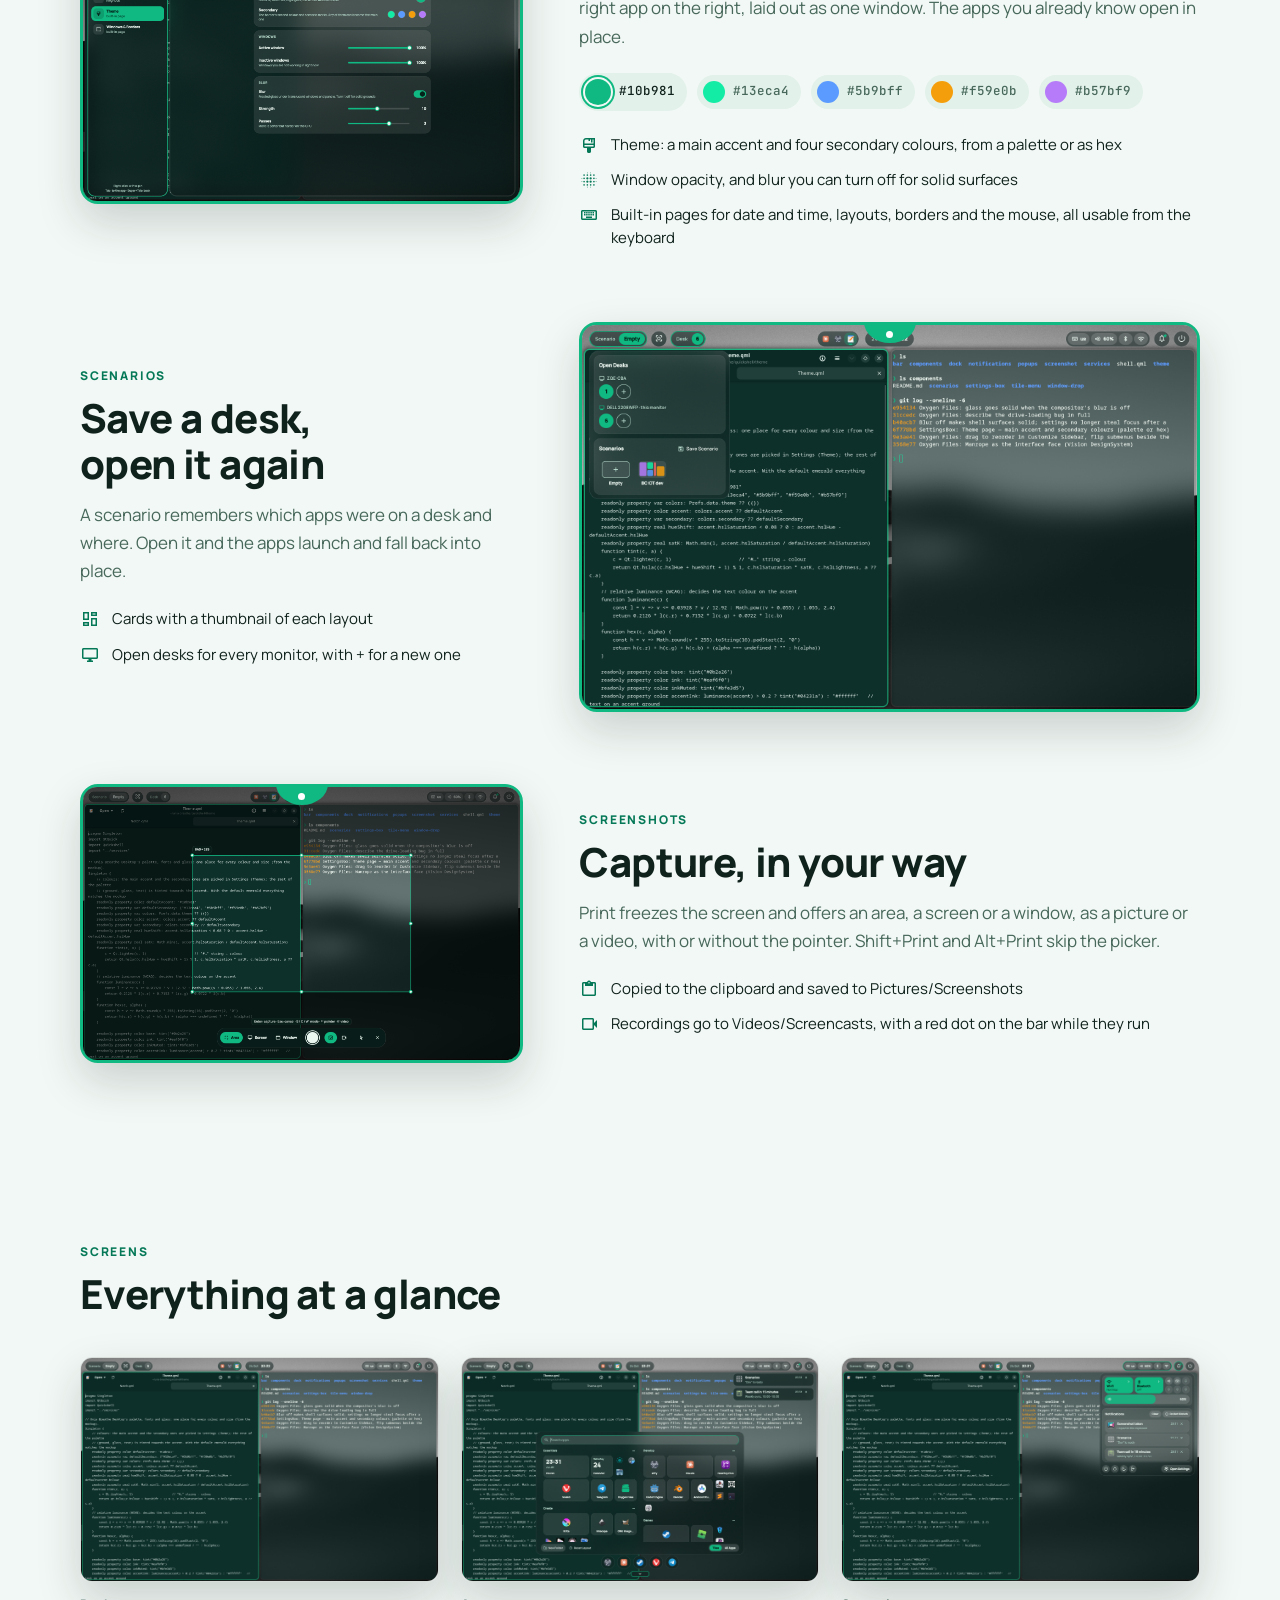
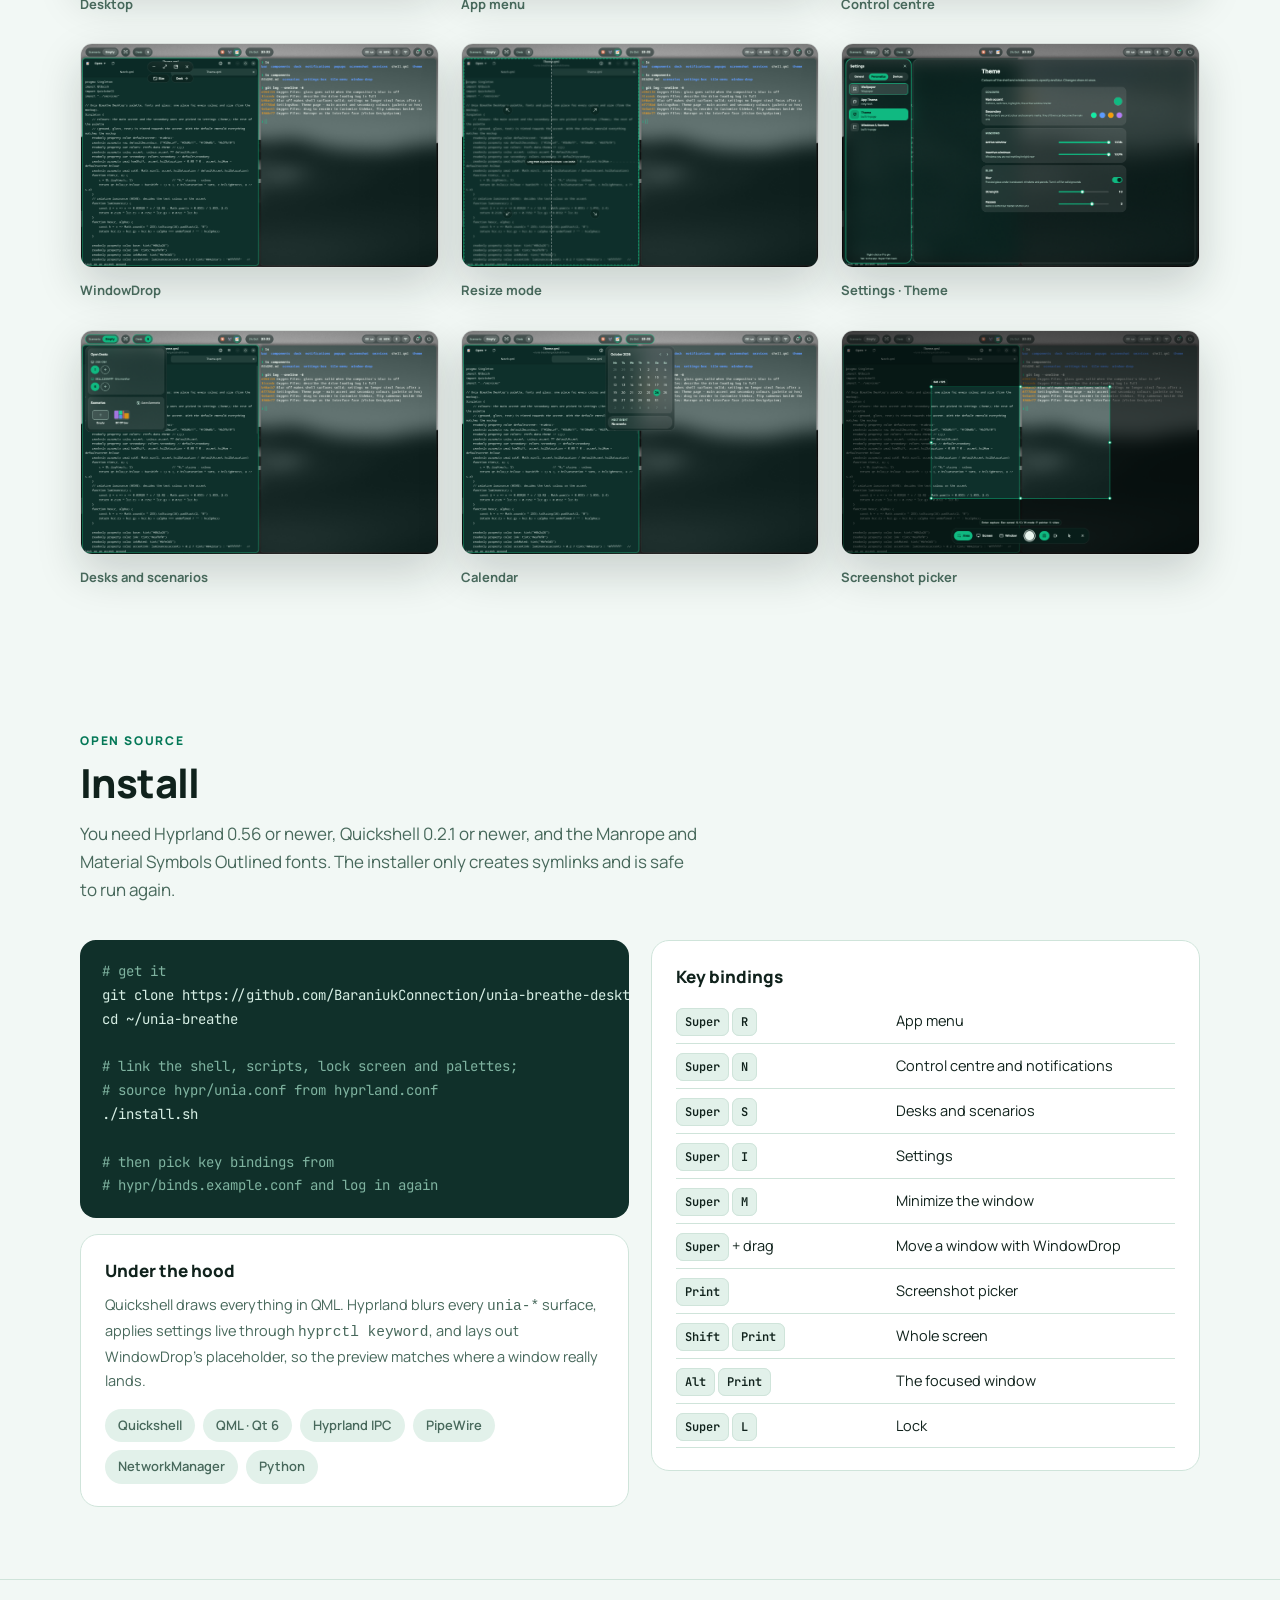
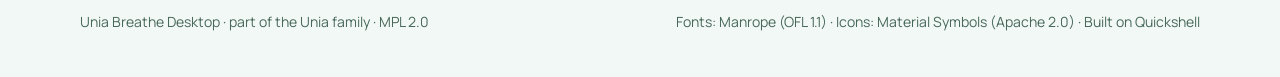
==== commit 07e174fa: "Drop the personal transition plan; landing: "Capture, in your way" Co-Authored-By: Claude Opus 5.5 <" ====
--- a/landing/index.html
+++ b/landing/index.html
@@ -314,7 +314,7 @@
       <div class="feature flip">
         <div class="text">
           <p class="overline">Screenshots</p>
-          <h2>Print, as in Ubuntu</h2>
+          <h2>Capture, in your way</h2>
           <p class="sub">Print freezes the screen and offers an area, a screen or a window, as a picture or a video, with or without the pointer. Shift+Print and Alt+Print skip the picker.</p>
           <ul>
             <li><span class="ms" aria-hidden="true">content_paste</span><span>Copied to the clipboard and saved to Pictures/Screenshots</span></li>
